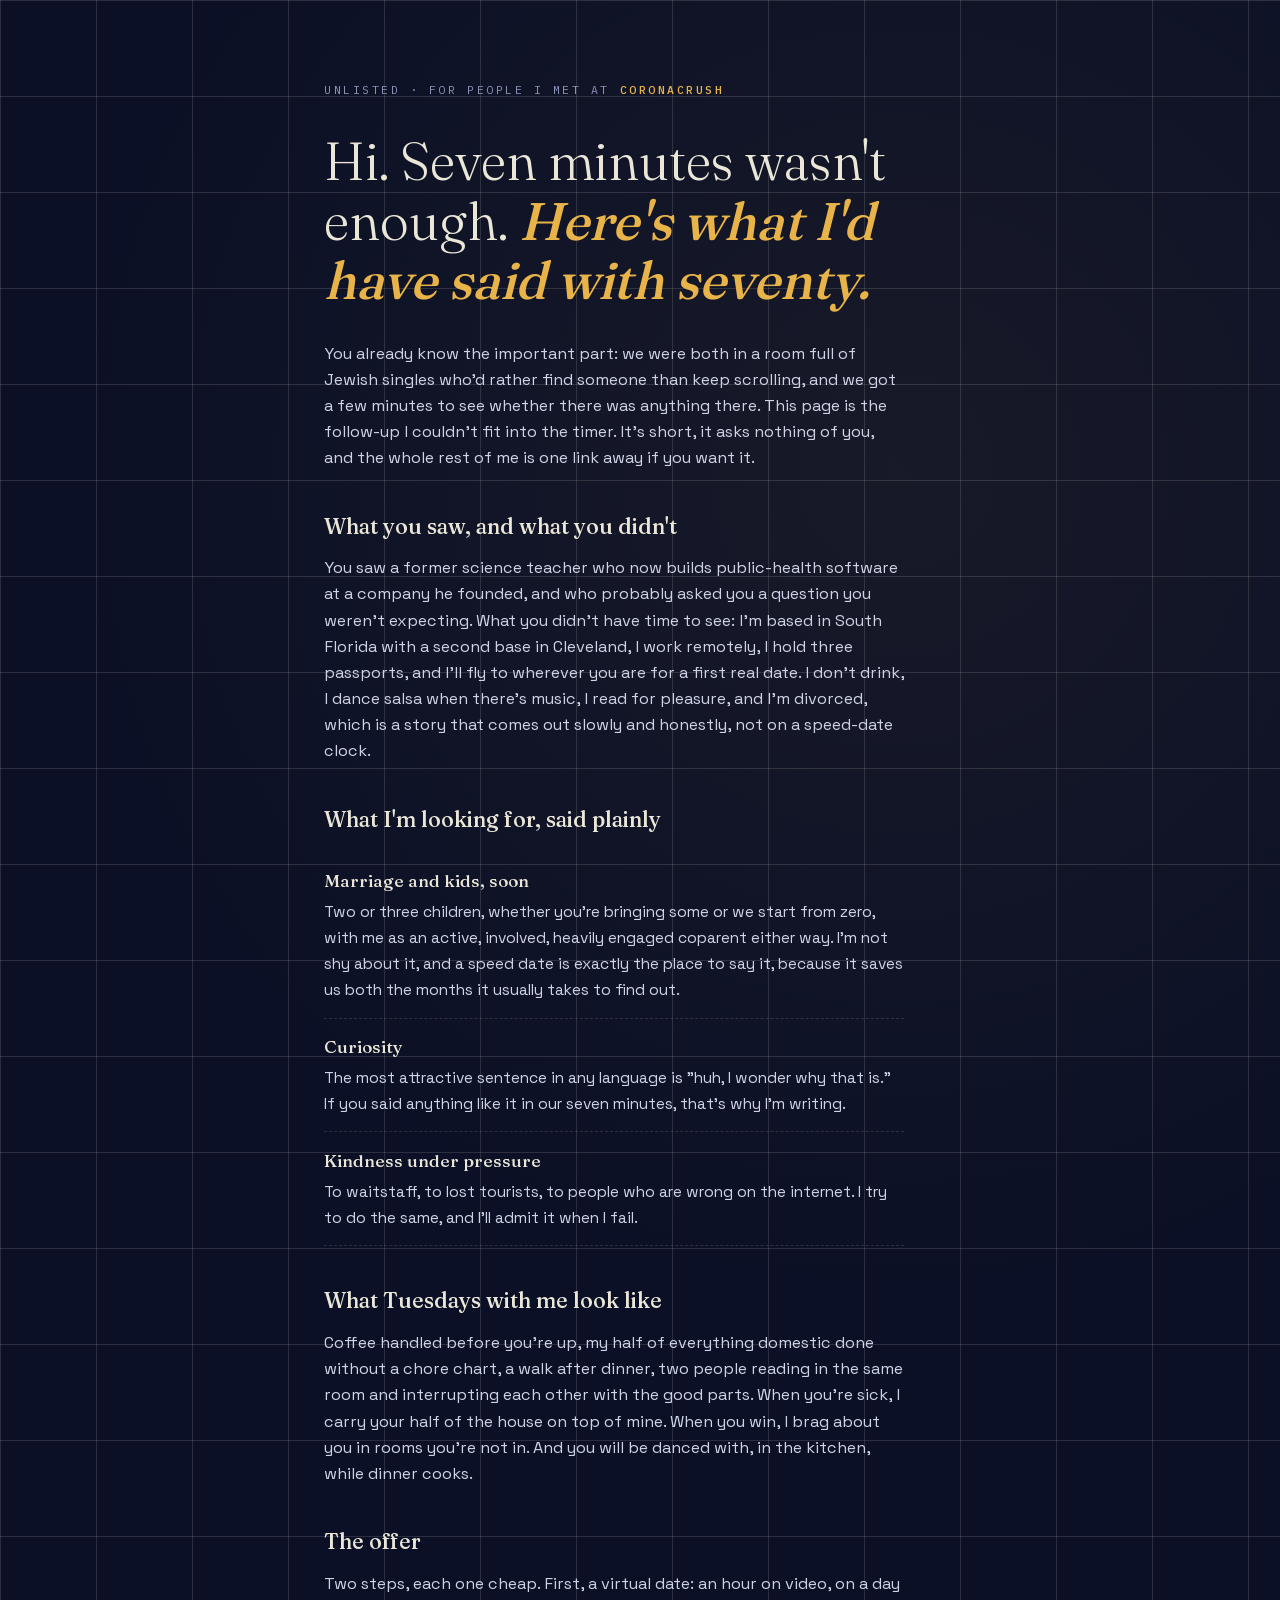
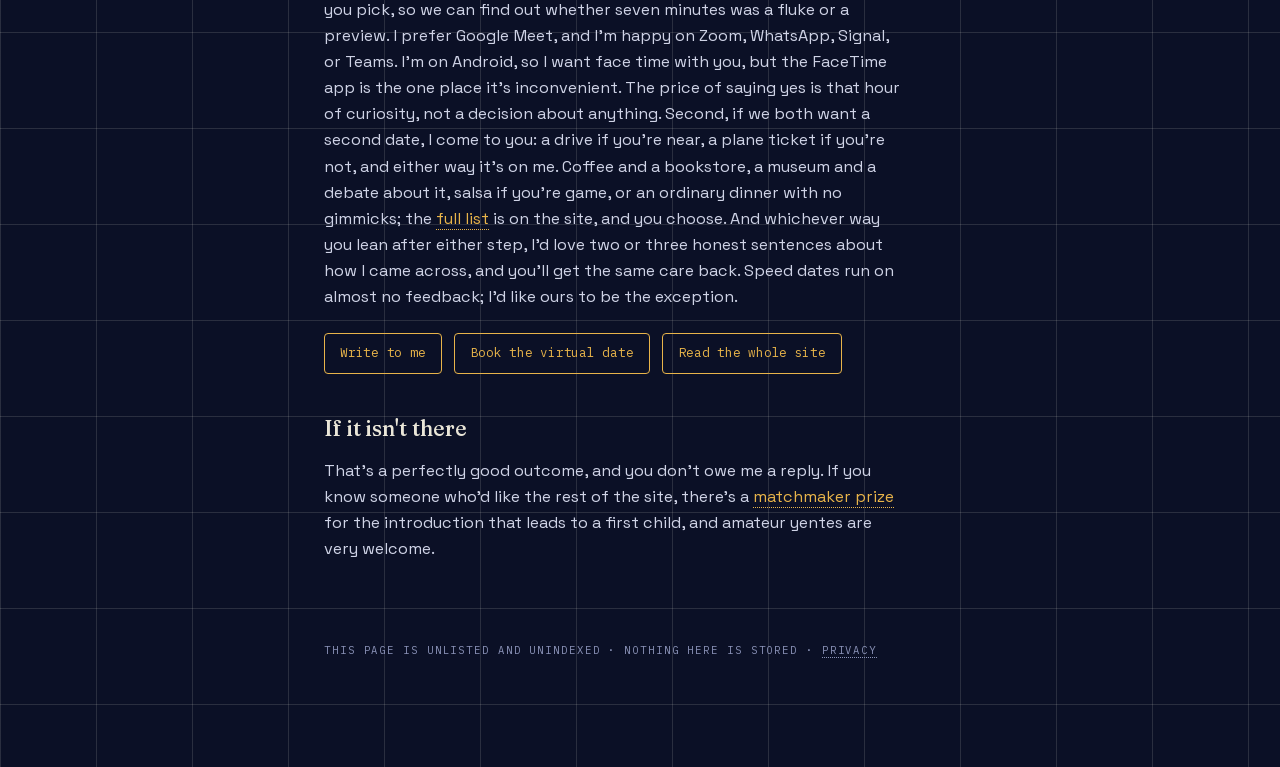
==== coronacrush/index.html @ e4e716ad "Consent-gated analytics, self-hosted fonts, a Privacy page, and new pages Google Analytics now loads" ====
<!DOCTYPE html>
<html lang="en">
<head>
<meta charset="UTF-8">
<meta name="viewport" content="width=device-width, initial-scale=1.0">
<title>Date David · After Seven Minutes</title>
<meta name="robots" content="noindex, nofollow">
<meta name="description" content="For people who met David at a CoronaCrush speed date: what seven minutes didn't have room for.">
<meta name="theme-color" content="#0b1026">
<link rel="icon" href="data:image/svg+xml,%3Csvg xmlns='http://www.w3.org/2000/svg' viewBox='0 0 64 64'%3E%3Crect width='64' height='64' rx='12' fill='%230b1026'/%3E%3Ccircle cx='32' cy='32' r='20' fill='none' stroke='%23e8b44a' stroke-width='4' stroke-dasharray='6 5'/%3E%3Ccircle cx='32' cy='32' r='6' fill='%23eae6d8'/%3E%3C/svg%3E">
<!-- Google Analytics (G-GD340Z2HSF) loads only if the visitor consented on the main site -->
<script>
  window.dataLayer = window.dataLayer || [];
  function gtag(){dataLayer.push(arguments);}
  (function () {
    var ok = false; try { ok = !navigator.globalPrivacyControl && localStorage.getItem('consent') === 'granted'; } catch (e) {}
    if (!ok) return;
    var sc = document.createElement('script'); sc.async = true; sc.src = 'https://www.googletagmanager.com/gtag/js?id=G-GD340Z2HSF'; document.head.appendChild(sc);
    gtag('js', new Date()); gtag('config', 'G-GD340Z2HSF', { page_title: 'CoronaCrush', anonymize_ip: true, allow_google_signals: false, allow_ad_personalization_signals: false });
  })();
</script>
<style>
  @font-face { font-family: 'Fraunces'; font-style: normal; font-weight: 300 700; font-display: swap; src: url('../fonts/Fraunces.woff2') format('woff2'); }
  @font-face { font-family: 'Space Grotesk'; font-style: normal; font-weight: 400; font-display: swap; src: url('../fonts/SpaceGrotesk-normal-400.woff2') format('woff2'); }
  @font-face { font-family: 'Space Grotesk'; font-style: normal; font-weight: 500; font-display: swap; src: url('../fonts/SpaceGrotesk-normal-500.woff2') format('woff2'); }
  @font-face { font-family: 'IBM Plex Mono'; font-style: normal; font-weight: 400; font-display: swap; src: url('../fonts/IBMPlexMono-normal-400.woff2') format('woff2'); }
  @font-face { font-family: 'IBM Plex Mono'; font-style: normal; font-weight: 500; font-display: swap; src: url('../fonts/IBMPlexMono-normal-500.woff2') format('woff2'); }
  :root { --ink: #0b1026; --plate: #0f1633; --paper: #eae6d8; --faint: #8b93b8; --gold: #e8b44a; --line: rgba(234, 230, 216, 0.14); }
  * { margin: 0; padding: 0; box-sizing: border-box; }
  body {
    background: var(--ink); color: var(--paper);
    font-family: 'Space Grotesk', system-ui, sans-serif; line-height: 1.6; min-height: 100vh;
    background-image:
      radial-gradient(circle at 70% 20%, rgba(232,180,74,0.06), transparent 40%),
      linear-gradient(var(--line) 1px, transparent 1px),
      linear-gradient(90deg, var(--line) 1px, transparent 1px);
    background-size: 100% 100%, 96px 96px, 96px 96px;
  }
  .wrap { max-width: 680px; margin: 0 auto; padding: 9vh 24px 12vh; }
  .eyebrow { font-family: 'IBM Plex Mono', monospace; font-size: 0.72rem; letter-spacing: 0.22em; text-transform: uppercase; color: var(--faint); margin-bottom: 2rem; }
  .eyebrow b { color: var(--gold); font-weight: 500; }
  h1 { font-family: 'Fraunces', serif; font-weight: 300; font-size: clamp(2.1rem, 6vw, 3.3rem); line-height: 1.12; margin-bottom: 2rem; }
  h1 em { font-style: italic; font-weight: 500; color: var(--gold); }
  h2 { font-family: 'Fraunces', serif; font-weight: 500; font-size: 1.35rem; margin: 2.4rem 0 0.7rem; }
  p { color: #cfd3e6; max-width: 58ch; font-size: 1.02rem; }
  p + p { margin-top: 1rem; }
  p strong { color: var(--paper); font-weight: 500; }
  a { color: var(--gold); text-decoration: none; border-bottom: 1px dotted var(--gold); }
  .items { list-style: none; max-width: 58ch; margin: 1rem 0; }
  .items li { padding: 0.9rem 0; border-bottom: 1px dashed var(--line); }
  .items .k { display: block; font-family: 'Fraunces', serif; font-weight: 500; font-size: 1.08rem; color: var(--paper); margin-bottom: 0.25rem; }
  .items .v { color: #cfd3e6; font-size: 0.98rem; }
  .row { margin-top: 1.4rem; display: flex; gap: 0.8rem; flex-wrap: wrap; }
  .btn { display: inline-block; font-family: 'IBM Plex Mono', monospace; font-size: 0.78rem; letter-spacing: 0.06em; color: var(--gold); border: 1px solid var(--gold); border-radius: 4px; padding: 0.6rem 0.95rem; text-decoration: none; }
  .btn:hover { background: rgba(232,180,74,0.1); }
  footer { margin-top: 5rem; font-family: 'IBM Plex Mono', monospace; font-size: 0.66rem; letter-spacing: 0.18em; color: var(--faint); text-transform: uppercase; }
  footer a { color: inherit; border-bottom-color: currentColor; }
</style>
</head>
<body>
<main class="wrap">
  <div class="eyebrow">UNLISTED · FOR PEOPLE I MET AT <b>CORONACRUSH</b></div>

  <h1>Hi<span id="who"></span>. Seven minutes wasn't enough. <em>Here's what I'd have said with seventy.</em></h1>

  <p>You already know the important part: we were both in a room full of Jewish singles who'd rather find someone than keep scrolling, and we got a few minutes to see whether there was anything there. This page is the follow-up I couldn't fit into the timer. It's short, it asks nothing of you, and the whole rest of me is one link away if you want it.</p>

  <h2>What you saw, and what you didn't</h2>
  <p>You saw a former science teacher who now builds public-health software at a company he founded, and who probably asked you a question you weren't expecting. What you didn't have time to see: I'm based in South Florida with a second base in Cleveland, I work remotely, I hold three passports, and I'll fly to wherever you are for a first real date. I don't drink, I dance salsa when there's music, I read for pleasure, and I'm divorced, which is a story that comes out slowly and honestly, not on a speed-date clock.</p>

  <h2>What I'm looking for, said plainly</h2>
  <ul class="items">
    <li><span class="k">Marriage and kids, soon</span><span class="v">Two or three children, whether you're bringing some or we start from zero, with me as an active, involved, heavily engaged coparent either way. I'm not shy about it, and a speed date is exactly the place to say it, because it saves us both the months it usually takes to find out.</span></li>
    <li><span class="k">Curiosity</span><span class="v">The most attractive sentence in any language is "huh, I wonder why that is." If you said anything like it in our seven minutes, that's why I'm writing.</span></li>
    <li><span class="k">Kindness under pressure</span><span class="v">To waitstaff, to lost tourists, to people who are wrong on the internet. I try to do the same, and I'll admit it when I fail.</span></li>
  </ul>

  <h2>What Tuesdays with me look like</h2>
  <p>Coffee handled before you're up, my half of everything domestic done without a chore chart, a walk after dinner, two people reading in the same room and interrupting each other with the good parts. When you're sick, I carry your half of the house on top of mine. When you win, I brag about you in rooms you're not in. And you will be danced with, in the kitchen, while dinner cooks.</p>

  <h2>The offer</h2>
  <p>Two steps, each one cheap. First, a virtual date: an hour on video, on a day you pick, so we can find out whether seven minutes was a fluke or a preview. I prefer Google Meet, and I'm happy on Zoom, WhatsApp, Signal, or Teams. I'm on Android, so I want face time with you, but the FaceTime app is the one place it's inconvenient. The price of saying yes is that hour of curiosity, not a decision about anything. Second, if we both want a second date, I come to you: a drive if you're near, a plane ticket if you're not, and either way it's on me. Coffee and a bookstore, a museum and a debate about it, salsa if you're game, or an ordinary dinner with no gimmicks; the <a href="../#proposals">full list</a> is on the site, and you choose. And whichever way you lean after either step, I'd love two or three honest sentences about how I came across, and you'll get the same care back. Speed dates run on almost no feedback; I'd like ours to be the exception.</p>

  <div class="row">
    <a class="btn" id="write" href="../#transmission">Write to me</a>
    <a class="btn" id="call" href="../#transmission">Book the virtual date</a>
    <a class="btn" href="../">Read the whole site</a>
  </div>

  <h2>If it isn't there</h2>
  <p>That's a perfectly good outcome, and you don't owe me a reply. If you know someone who'd like the rest of the site, there's a <a href="../#referrals">matchmaker prize</a> for the introduction that leads to a first child, and amateur yentes are very welcome.</p>

  <footer>THIS PAGE IS UNLISTED AND UNINDEXED · NOTHING HERE IS STORED · <a href="../#privacy">PRIVACY</a></footer>
</main>
<script>
  // ?for=Name personalizes the greeting; letters, spaces, hyphens, apostrophes only
  (function () {
    var n = new URLSearchParams(location.search).get('for') || '';
    n = n.replace(/[^A-Za-z\u00C0-\u024F' \-]/g, '').trim().slice(0, 30);
    if (n) document.getElementById('who').textContent = ' ' + n;
  })();
  // contact links assembled at view time, as on the main site
  (function () {
    var addr = ['david', String.fromCharCode(64), 'datedavid', String.fromCharCode(46), 'org'].join('');
    var w = document.getElementById('write'), c = document.getElementById('call');
    w.href = 'mailto' + String.fromCharCode(58) + addr + '?subject=' + encodeURIComponent('CoronaCrush follow-up');
    c.href = 'mailto' + String.fromCharCode(58) + addr + '?subject=' + encodeURIComponent('Virtual date with David (CoronaCrush)') + '&body=' + encodeURIComponent('Hi David,\n\nThree times that work for me (with my time zone):\n1. \n2. \n3. \n\nPreferred platform (Google Meet, Zoom, WhatsApp, Signal, or Teams): \n');
  })();
</script>
</body>
</html>
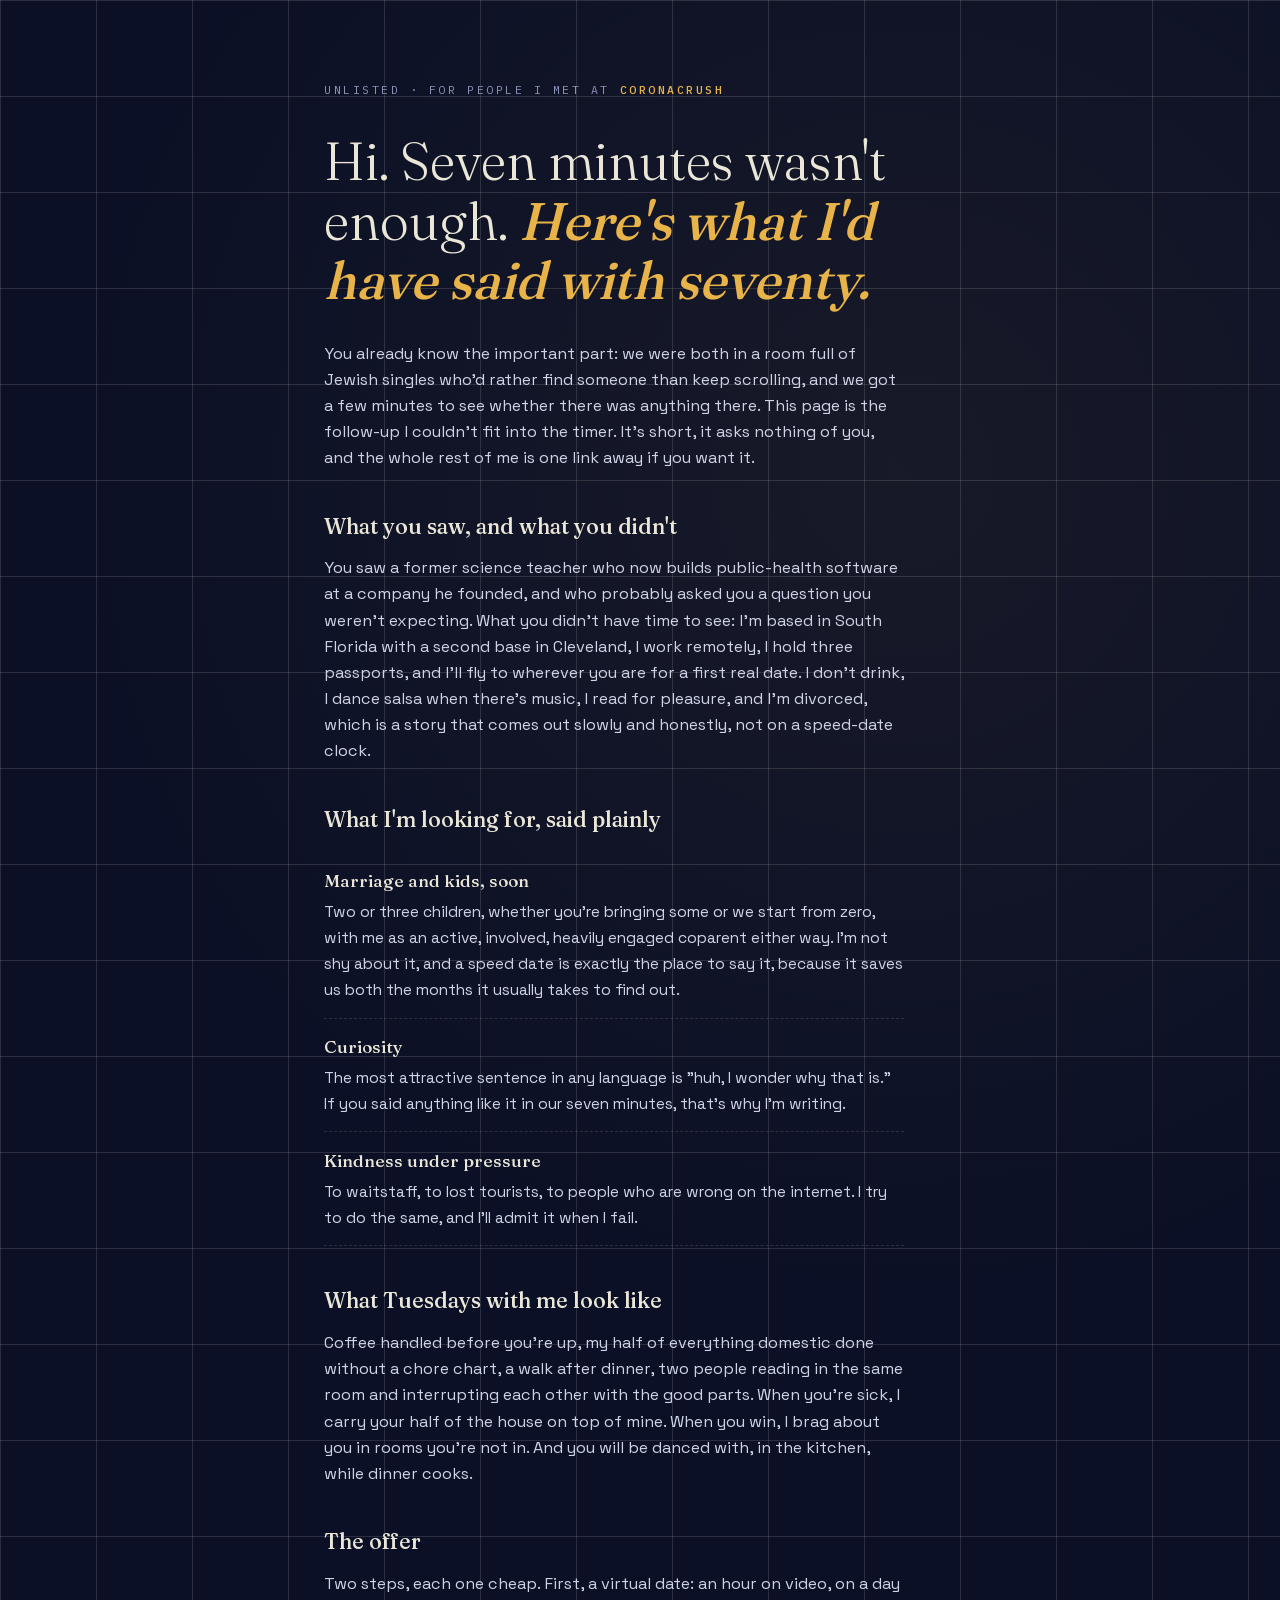
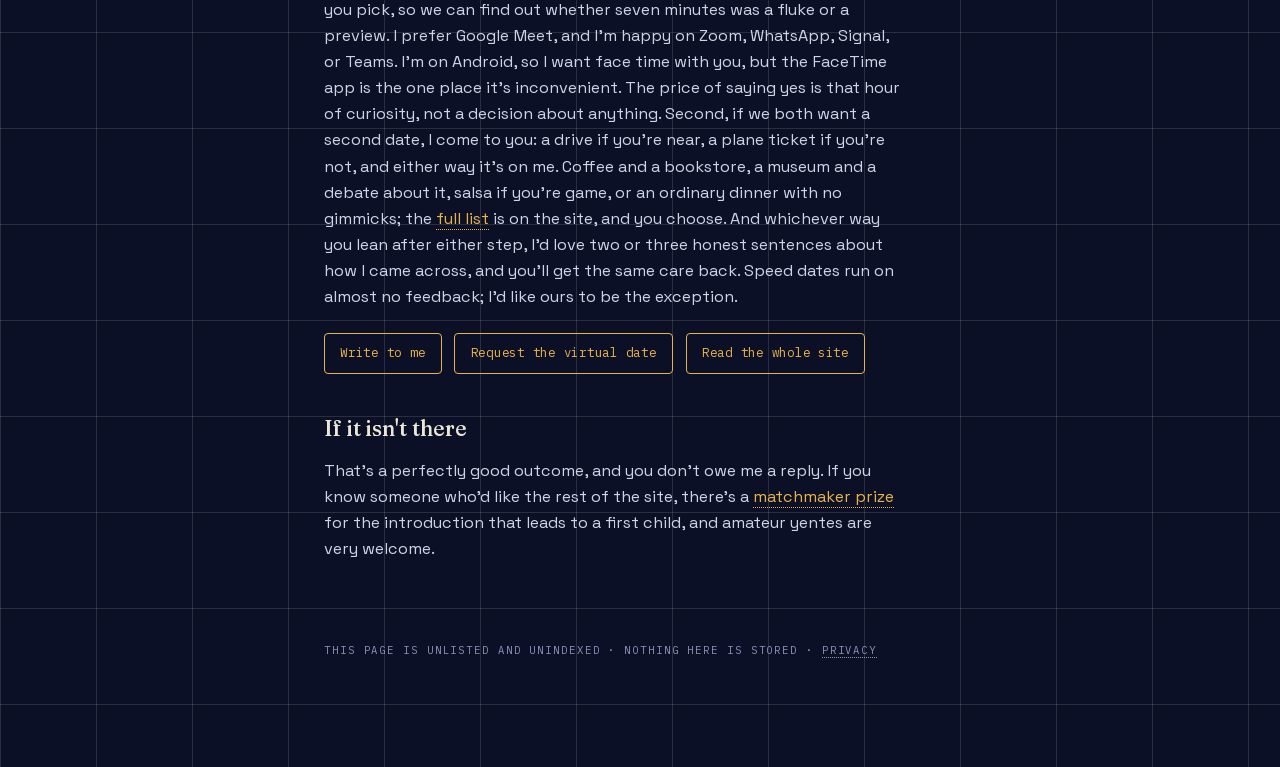
==== commit 81e6a839: "Connect the call-me form to Google Forms, move the reminder to two minutes, make video calls request" ====
--- a/coronacrush/index.html
+++ b/coronacrush/index.html
@@ -53,6 +53,10 @@
   .row { margin-top: 1.4rem; display: flex; gap: 0.8rem; flex-wrap: wrap; }
   .btn { display: inline-block; font-family: 'IBM Plex Mono', monospace; font-size: 0.78rem; letter-spacing: 0.06em; color: var(--gold); border: 1px solid var(--gold); border-radius: 4px; padding: 0.6rem 0.95rem; text-decoration: none; }
   .btn:hover { background: rgba(232,180,74,0.1); }
+  .mailfb { max-width: 58ch; margin: 0.9rem 0 1.2rem; }
+  .mailfb .fine { font-size: 0.82rem; color: var(--faint); margin-bottom: 0.5rem; }
+  .mailfb pre { white-space: pre-wrap; font-family: 'Space Grotesk', system-ui, sans-serif; font-size: 0.9rem; color: #cfd3e6; background: var(--plate); border: 1px solid var(--line); border-radius: 6px; padding: 1rem 1.1rem; }
+  .mailfb .note { font-family: 'IBM Plex Mono', monospace; font-size: 0.72rem; color: var(--gold); margin-left: 0.6rem; }
   footer { margin-top: 5rem; font-family: 'IBM Plex Mono', monospace; font-size: 0.66rem; letter-spacing: 0.18em; color: var(--faint); text-transform: uppercase; }
   footer a { color: inherit; border-bottom-color: currentColor; }
 </style>
@@ -83,7 +87,7 @@
 
   <div class="row">
     <a class="btn" id="write" href="../#transmission">Write to me</a>
-    <a class="btn" id="call" href="../#transmission">Book the virtual date</a>
+    <a class="btn" id="call" href="../#transmission">Request the virtual date</a>
     <a class="btn" href="../">Read the whole site</a>
   </div>
 
@@ -99,12 +103,35 @@
     n = n.replace(/[^A-Za-z\u00C0-\u024F' \-]/g, '').trim().slice(0, 30);
     if (n) document.getElementById('who').textContent = ' ' + n;
   })();
+  // any mail button also reveals its text, for a computer with no mail app
+  document.addEventListener('click', function (e) {
+    var a = e.target.closest('a'); if (!a) return;
+    var href = a.getAttribute('href') || ''; if (href.indexOf('mailto') !== 0) return;
+    var q = href.indexOf('?'), to = href.slice(7, q === -1 ? undefined : q), params = new URLSearchParams(q === -1 ? '' : href.slice(q + 1));
+    var subject = params.get('subject') || '', body = params.get('body') || '';
+    var plain = 'To: ' + to + (subject ? '\nSubject: ' + subject : '') + (body ? '\n\n' + body : '') + '\n';
+    var host = a.closest('.row'); if (!host) return;
+    var box = host.nextElementSibling;
+    if (!box || !box.classList.contains('mailfb')) {
+      box = document.createElement('div'); box.className = 'mailfb';
+      box.innerHTML = '<p class="fine">If your mail app opened with this filled in, you\'re done. If nothing happened, copy it into any email.</p><pre></pre><div class="row"><a class="btn" href="#" role="button">Copy the email</a><span class="note"></span></div>';
+      host.insertAdjacentElement('afterend', box);
+    }
+    box.querySelector('pre').textContent = plain;
+    box.querySelector('a.btn').onclick = function (ev) {
+      ev.preventDefault();
+      var note = box.querySelector('.note');
+      var done = function (ok) { note.textContent = ok ? '\u2713 copied' : 'copy failed'; setTimeout(function () { note.textContent = ''; }, 2500); };
+      if (navigator.clipboard) navigator.clipboard.writeText(plain).then(function () { done(true); }, function () { done(false); }); else done(false);
+    };
+  });
+
   // contact links assembled at view time, as on the main site
   (function () {
     var addr = ['david', String.fromCharCode(64), 'datedavid', String.fromCharCode(46), 'org'].join('');
     var w = document.getElementById('write'), c = document.getElementById('call');
     w.href = 'mailto' + String.fromCharCode(58) + addr + '?subject=' + encodeURIComponent('CoronaCrush follow-up');
-    c.href = 'mailto' + String.fromCharCode(58) + addr + '?subject=' + encodeURIComponent('Virtual date with David (CoronaCrush)') + '&body=' + encodeURIComponent('Hi David,\n\nThree times that work for me (with my time zone):\n1. \n2. \n3. \n\nPreferred platform (Google Meet, Zoom, WhatsApp, Signal, or Teams): \n');
+    c.href = 'mailto' + String.fromCharCode(58) + addr + '?subject=' + encodeURIComponent('Virtual date request for David (CoronaCrush)') + '&body=' + encodeURIComponent('Hi David,\n\nThree times that work for me (with my time zone):\n1. \n2. \n3. \n\nPreferred platform (Google Meet, Zoom, WhatsApp, Signal, or Teams): \n');
   })();
 </script>
 </body>
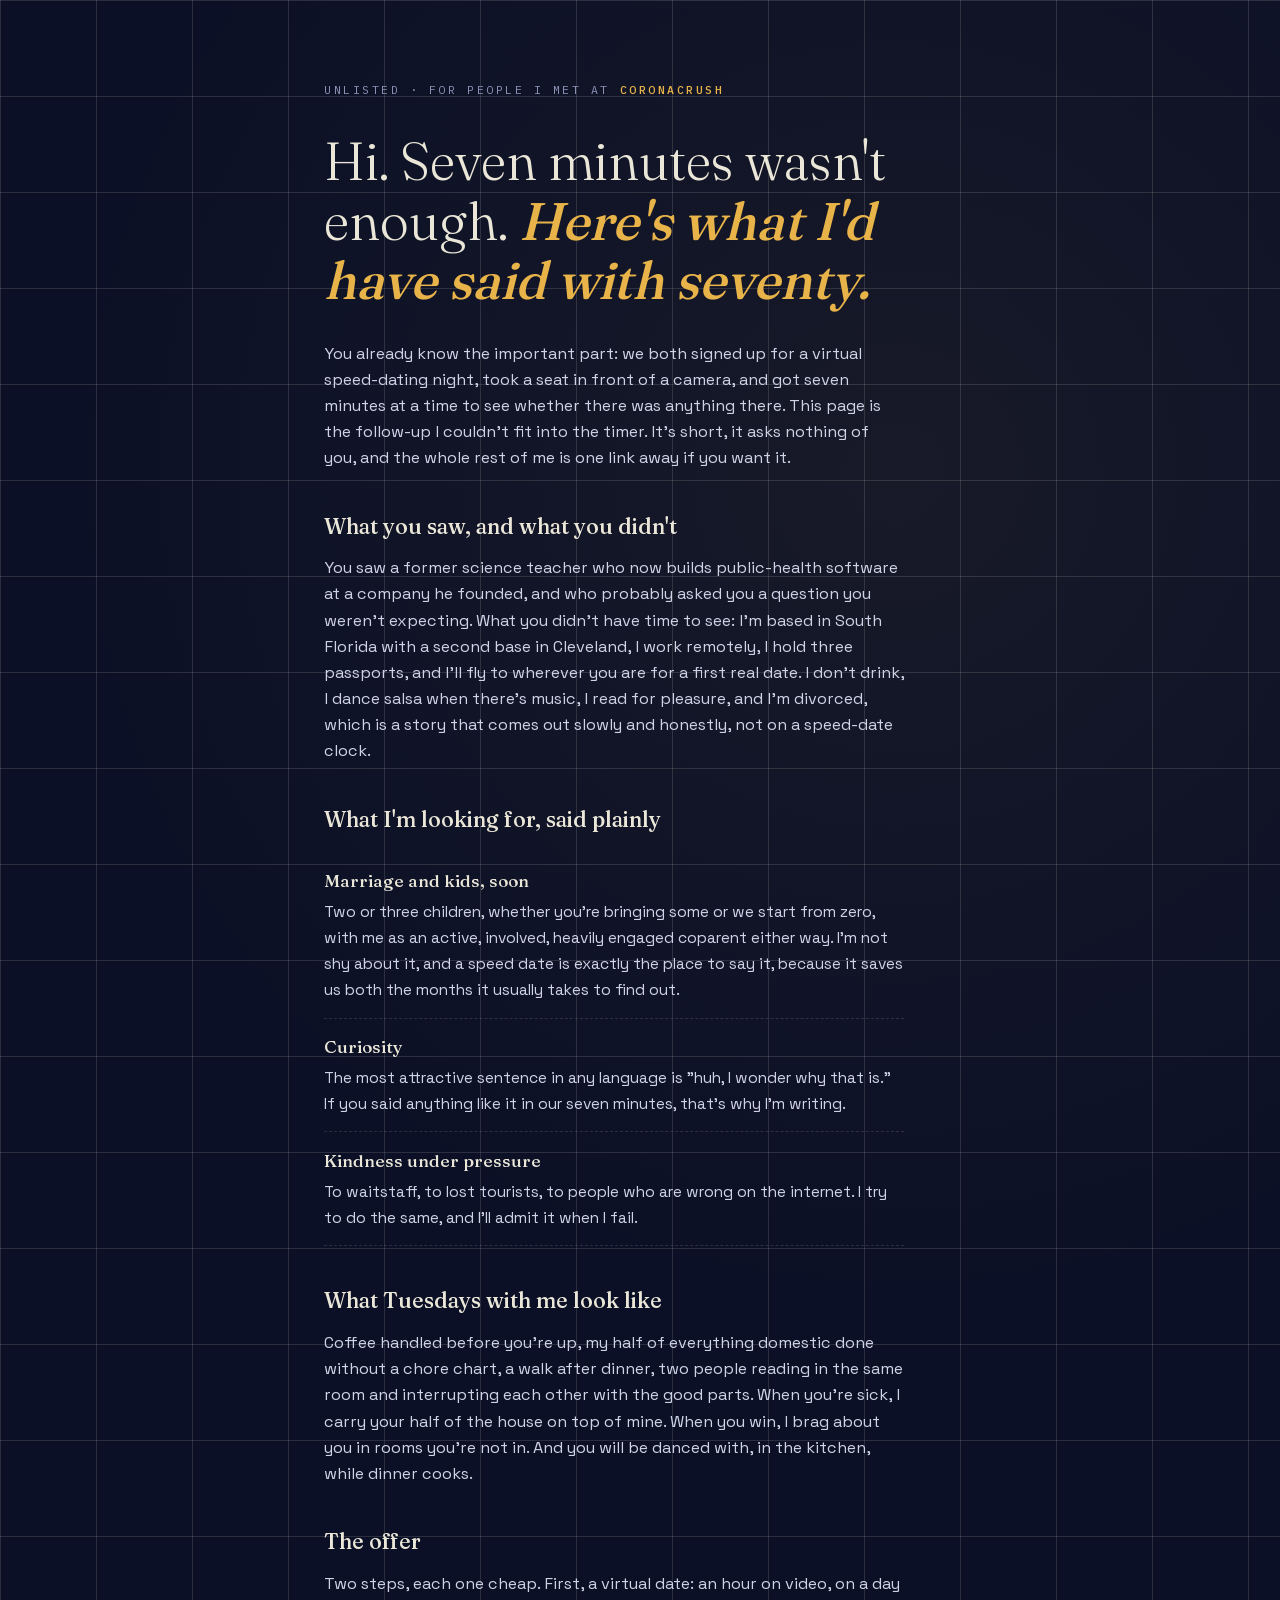
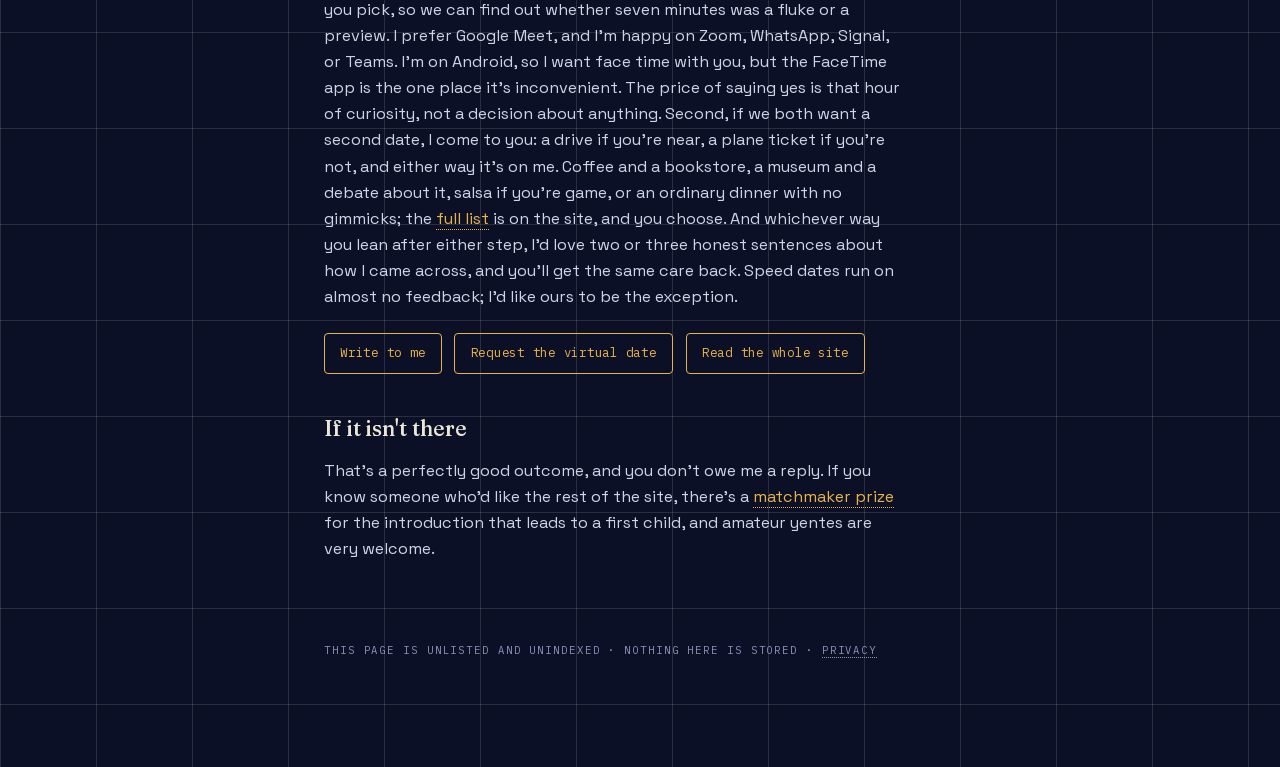
==== commit a0fc8fde: "CoronaCrush page: describe the event as a virtual speed-dating night with seven-minute dates Co-Auth" ====
--- a/coronacrush/index.html
+++ b/coronacrush/index.html
@@ -67,7 +67,7 @@
 
   <h1>Hi<span id="who"></span>. Seven minutes wasn't enough. <em>Here's what I'd have said with seventy.</em></h1>
 
-  <p>You already know the important part: we were both in a room full of Jewish singles who'd rather find someone than keep scrolling, and we got a few minutes to see whether there was anything there. This page is the follow-up I couldn't fit into the timer. It's short, it asks nothing of you, and the whole rest of me is one link away if you want it.</p>
+  <p>You already know the important part: we both signed up for a virtual speed-dating night, took a seat in front of a camera, and got seven minutes at a time to see whether there was anything there. This page is the follow-up I couldn't fit into the timer. It's short, it asks nothing of you, and the whole rest of me is one link away if you want it.</p>
 
   <h2>What you saw, and what you didn't</h2>
   <p>You saw a former science teacher who now builds public-health software at a company he founded, and who probably asked you a question you weren't expecting. What you didn't have time to see: I'm based in South Florida with a second base in Cleveland, I work remotely, I hold three passports, and I'll fly to wherever you are for a first real date. I don't drink, I dance salsa when there's music, I read for pleasure, and I'm divorced, which is a story that comes out slowly and honestly, not on a speed-date clock.</p>
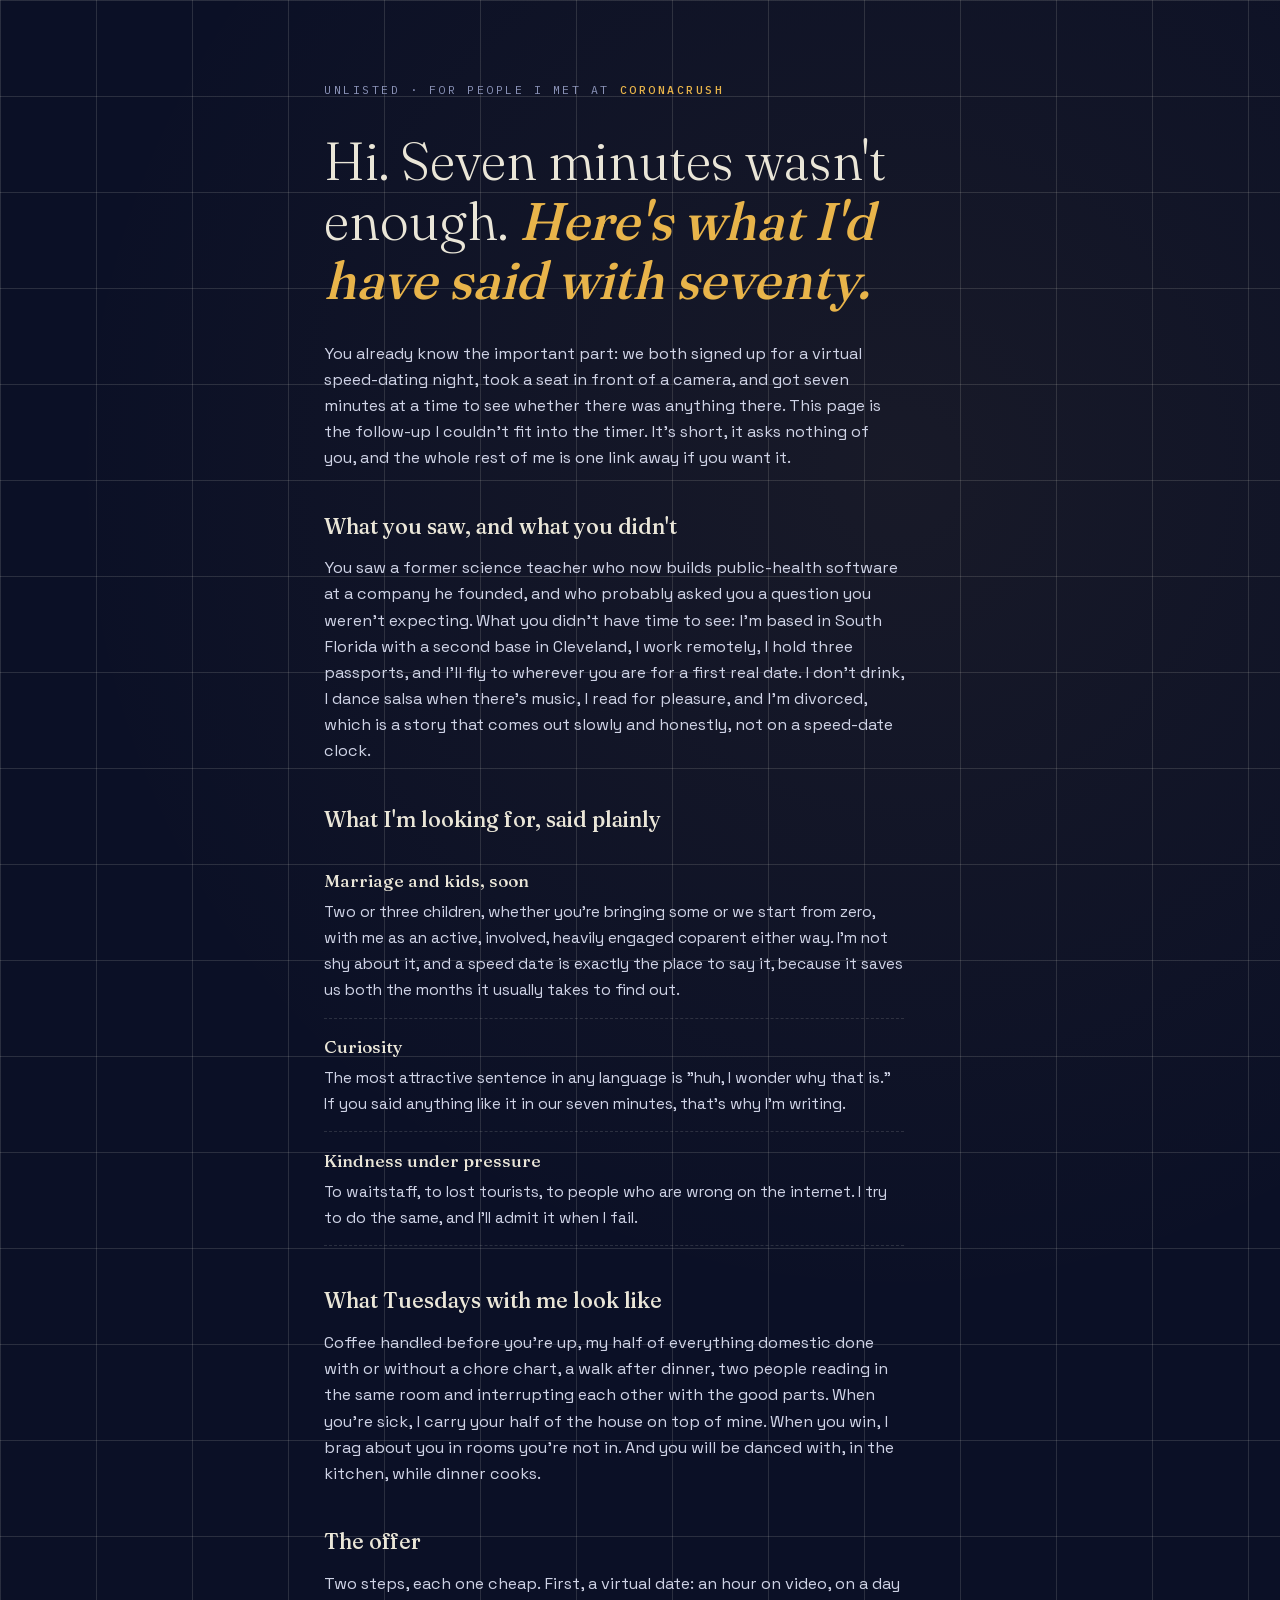
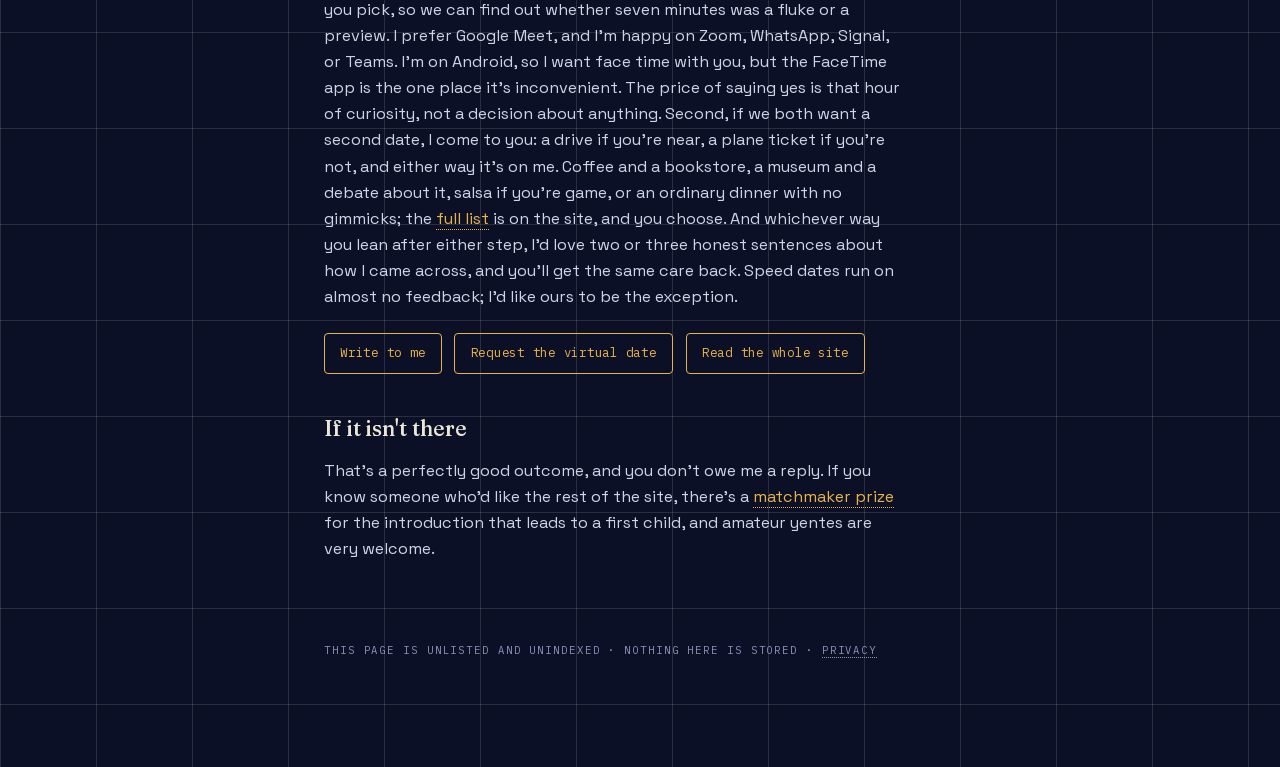
==== commit 5acf8d93: "Unlisted pages: my half of everything domestic, with or without a chore chart Co-Authored-By: Claude" ====
--- a/coronacrush/index.html
+++ b/coronacrush/index.html
@@ -80,7 +80,7 @@
   </ul>
 
   <h2>What Tuesdays with me look like</h2>
-  <p>Coffee handled before you're up, my half of everything domestic done without a chore chart, a walk after dinner, two people reading in the same room and interrupting each other with the good parts. When you're sick, I carry your half of the house on top of mine. When you win, I brag about you in rooms you're not in. And you will be danced with, in the kitchen, while dinner cooks.</p>
+  <p>Coffee handled before you're up, my half of everything domestic done with or without a chore chart, a walk after dinner, two people reading in the same room and interrupting each other with the good parts. When you're sick, I carry your half of the house on top of mine. When you win, I brag about you in rooms you're not in. And you will be danced with, in the kitchen, while dinner cooks.</p>
 
   <h2>The offer</h2>
   <p>Two steps, each one cheap. First, a virtual date: an hour on video, on a day you pick, so we can find out whether seven minutes was a fluke or a preview. I prefer Google Meet, and I'm happy on Zoom, WhatsApp, Signal, or Teams. I'm on Android, so I want face time with you, but the FaceTime app is the one place it's inconvenient. The price of saying yes is that hour of curiosity, not a decision about anything. Second, if we both want a second date, I come to you: a drive if you're near, a plane ticket if you're not, and either way it's on me. Coffee and a bookstore, a museum and a debate about it, salsa if you're game, or an ordinary dinner with no gimmicks; the <a href="../#proposals">full list</a> is on the site, and you choose. And whichever way you lean after either step, I'd love two or three honest sentences about how I came across, and you'll get the same care back. Speed dates run on almost no feedback; I'd like ours to be the exception.</p>
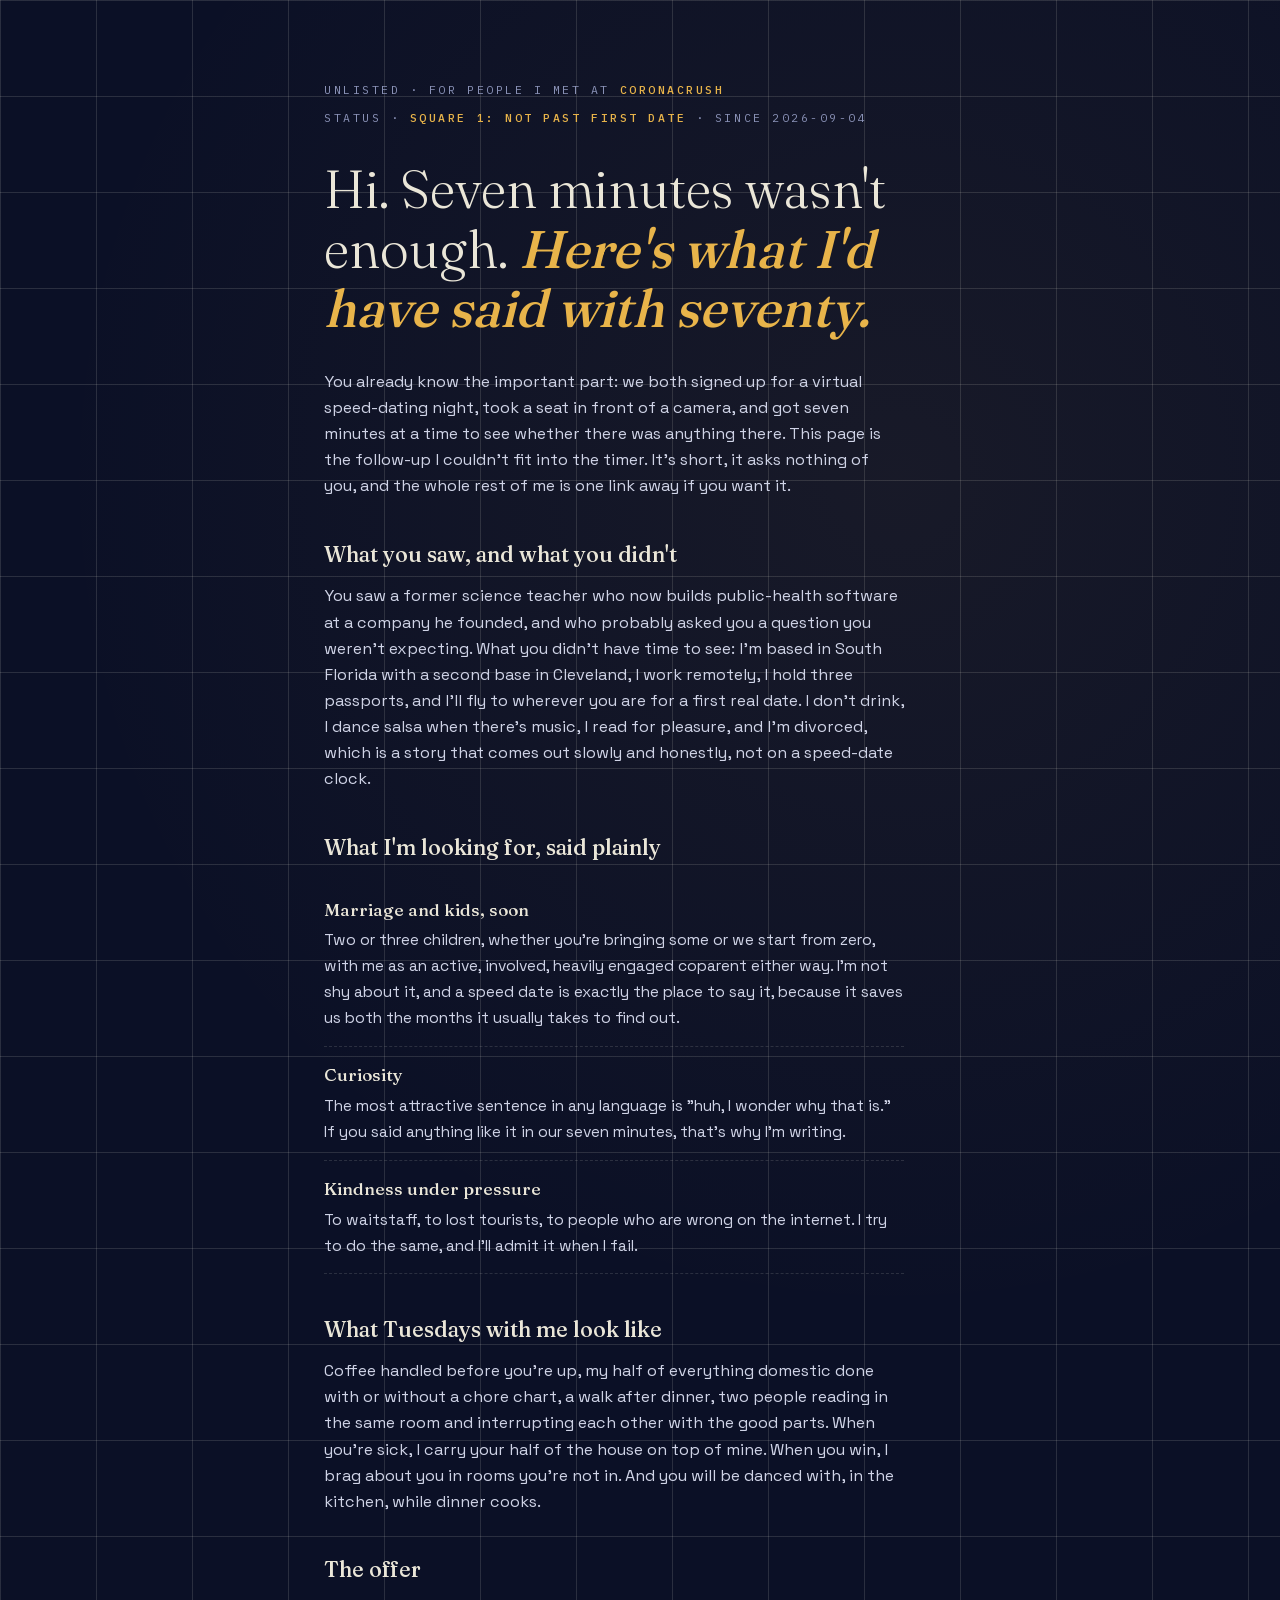
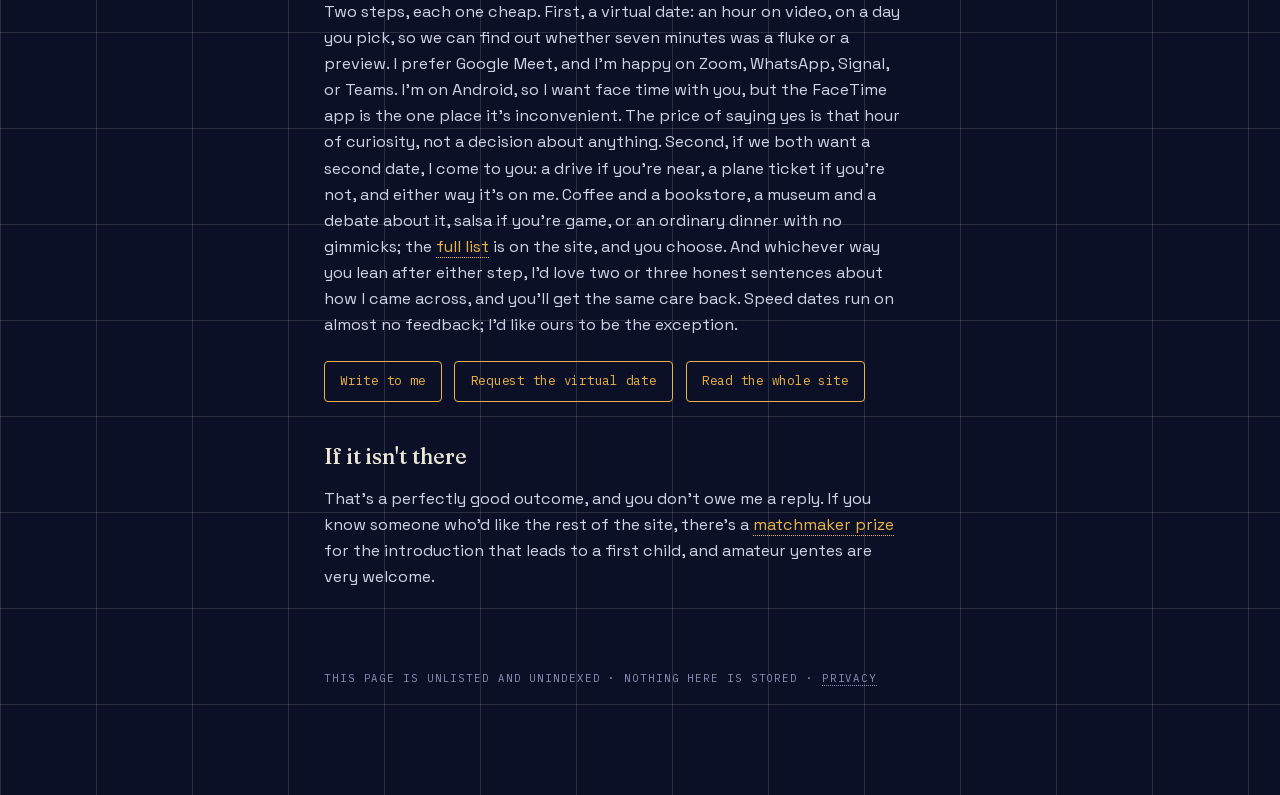
==== commit 785085fb: "A relationship status bar above the navigation: five stages, one lit, a note behind each Square 1 to" ====
--- a/coronacrush/index.html
+++ b/coronacrush/index.html
@@ -64,6 +64,7 @@
 <body>
 <main class="wrap">
   <div class="eyebrow">UNLISTED · FOR PEOPLE I MET AT <b>CORONACRUSH</b></div>
+  <div class="eyebrow status-line" style="margin-top:-1.4rem">STATUS · <b>SQUARE 1: NOT PAST FIRST DATE</b> · SINCE 2026-09-04</div>
 
   <h1>Hi<span id="who"></span>. Seven minutes wasn't enough. <em>Here's what I'd have said with seventy.</em></h1>
 
@@ -114,11 +115,12 @@
     var box = host.nextElementSibling;
     if (!box || !box.classList.contains('mailfb')) {
       box = document.createElement('div'); box.className = 'mailfb';
-      box.innerHTML = '<p class="fine">If your mail app opened with this filled in, you\'re done. If nothing happened, copy it into any email.</p><pre></pre><div class="row"><a class="btn" href="#" role="button">Copy the email</a><span class="note"></span></div>';
+      box.innerHTML = '<p class="fine">If your mail app opened with this filled in, you\'re done. If nothing happened, your browser has no mail app wired up: open it in Gmail instead, or copy it into any email.</p><pre></pre><div class="row"><a class="btn gmail" target="_blank" rel="noopener" href="#">Open in Gmail</a><a class="btn" href="#" role="button">Copy the email</a><span class="note"></span></div>';
       host.insertAdjacentElement('afterend', box);
     }
     box.querySelector('pre').textContent = plain;
-    box.querySelector('a.btn').onclick = function (ev) {
+    box.querySelector('a.gmail').href = 'https://mail.google.com/mail/?view=cm&fs=1&to=' + encodeURIComponent(to) + '&su=' + encodeURIComponent(subject) + '&body=' + encodeURIComponent(body);
+    box.querySelectorAll('a.btn')[1].onclick = function (ev) {
       ev.preventDefault();
       var note = box.querySelector('.note');
       var done = function (ok) { note.textContent = ok ? '\u2713 copied' : 'copy failed'; setTimeout(function () { note.textContent = ''; }, 2500); };
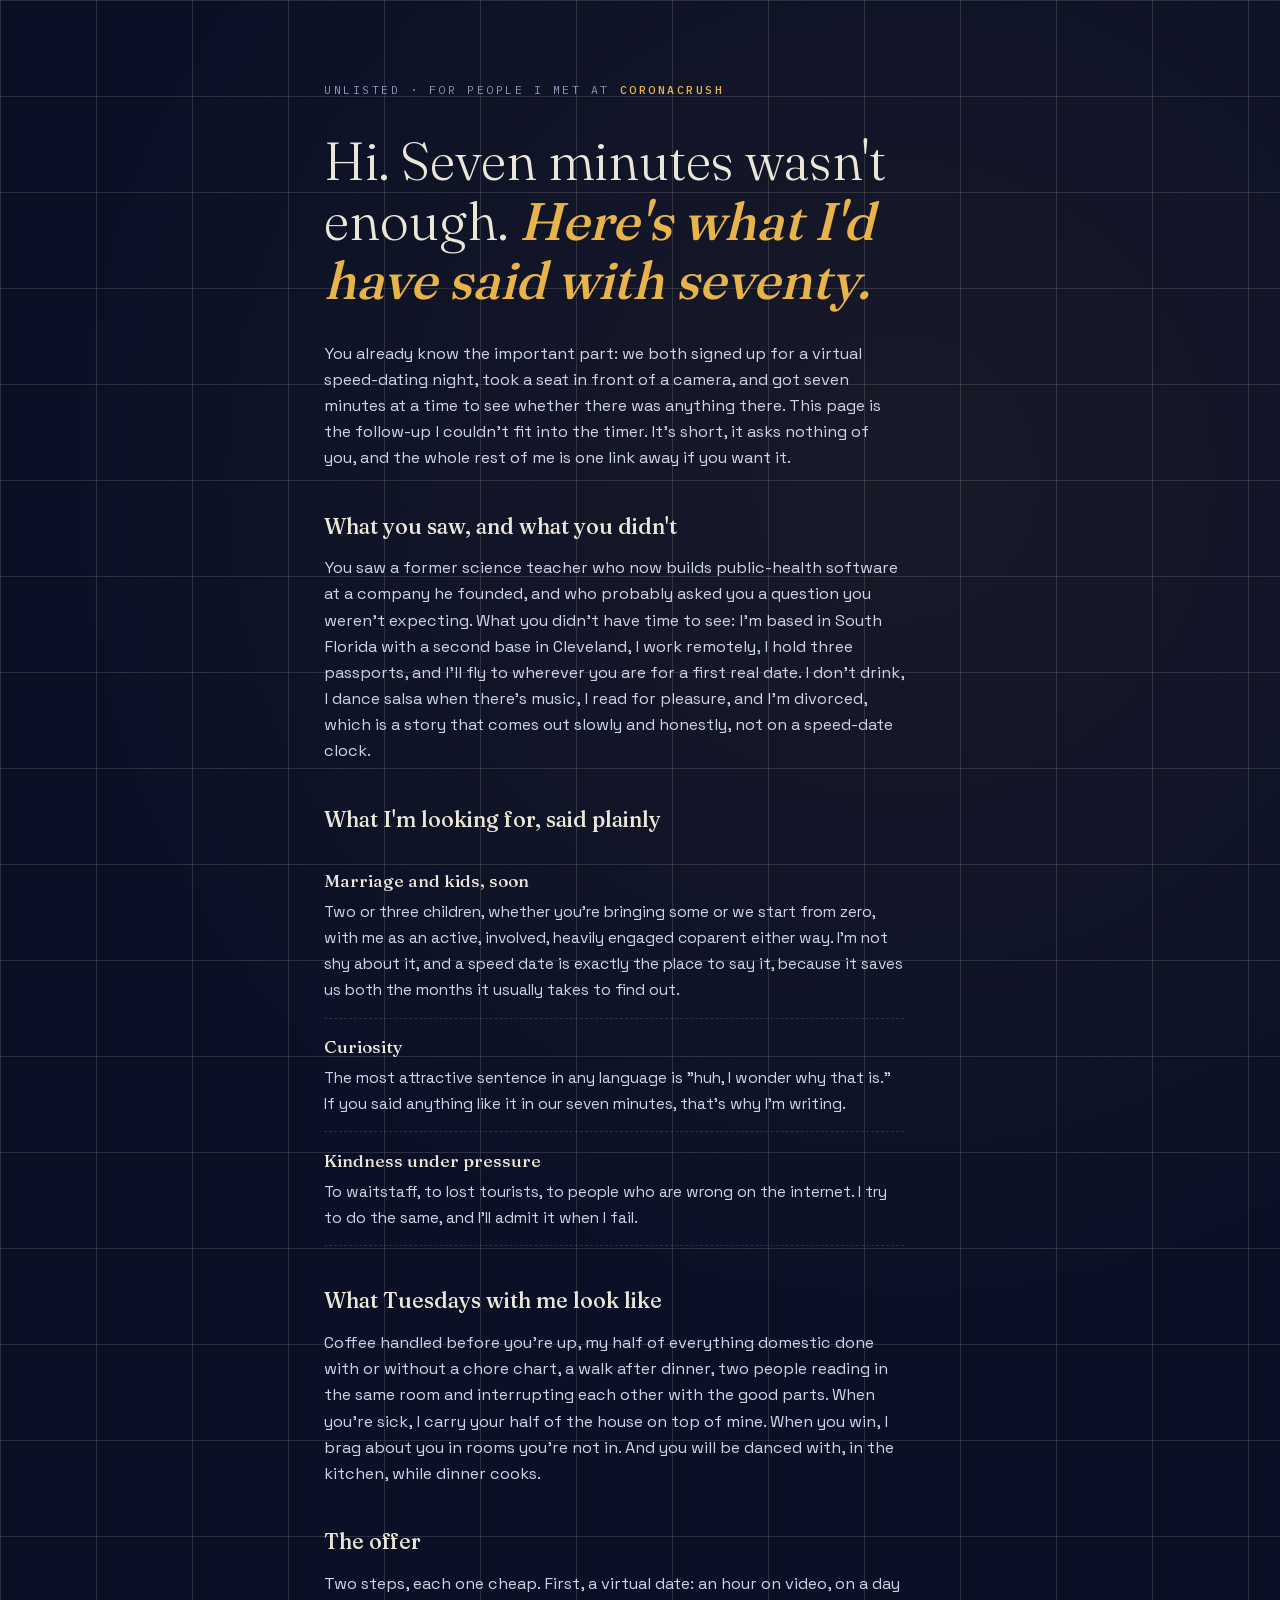
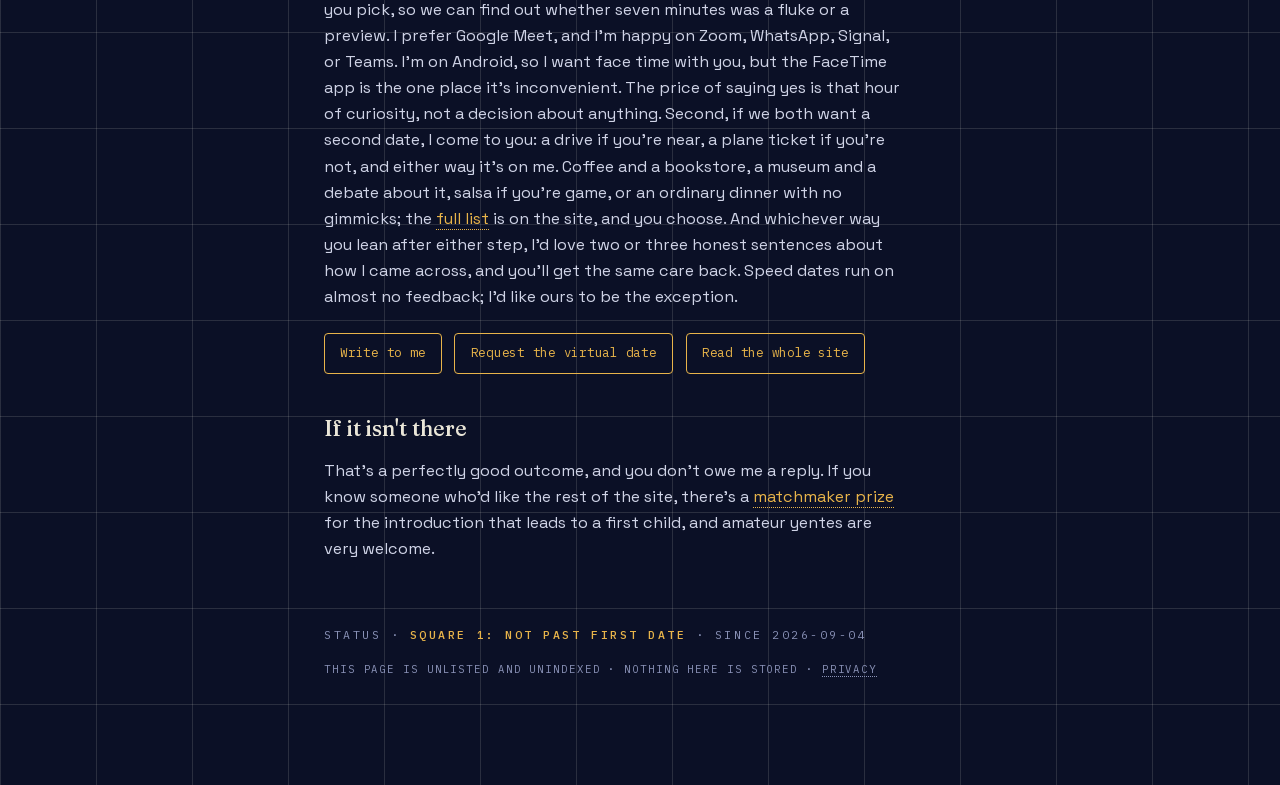
==== commit 868bb644: "Status moves to the foot of the page: current stage lit, future steps in a pulldown, Married dropped" ====
--- a/coronacrush/index.html
+++ b/coronacrush/index.html
@@ -64,7 +64,6 @@
 <body>
 <main class="wrap">
   <div class="eyebrow">UNLISTED · FOR PEOPLE I MET AT <b>CORONACRUSH</b></div>
-  <div class="eyebrow status-line" style="margin-top:-1.4rem">STATUS · <b>SQUARE 1: NOT PAST FIRST DATE</b> · SINCE 2026-09-04</div>
 
   <h1>Hi<span id="who"></span>. Seven minutes wasn't enough. <em>Here's what I'd have said with seventy.</em></h1>
 
@@ -95,6 +94,7 @@
   <h2>If it isn't there</h2>
   <p>That's a perfectly good outcome, and you don't owe me a reply. If you know someone who'd like the rest of the site, there's a <a href="../#referrals">matchmaker prize</a> for the introduction that leads to a first child, and amateur yentes are very welcome.</p>
 
+  <div class="eyebrow status-line" style="margin:4rem 0 -4rem">STATUS · <b>SQUARE 1: NOT PAST FIRST DATE</b> · SINCE 2026-09-04</div>
   <footer>THIS PAGE IS UNLISTED AND UNINDEXED · NOTHING HERE IS STORED · <a href="../#privacy">PRIVACY</a></footer>
 </main>
 <script>
